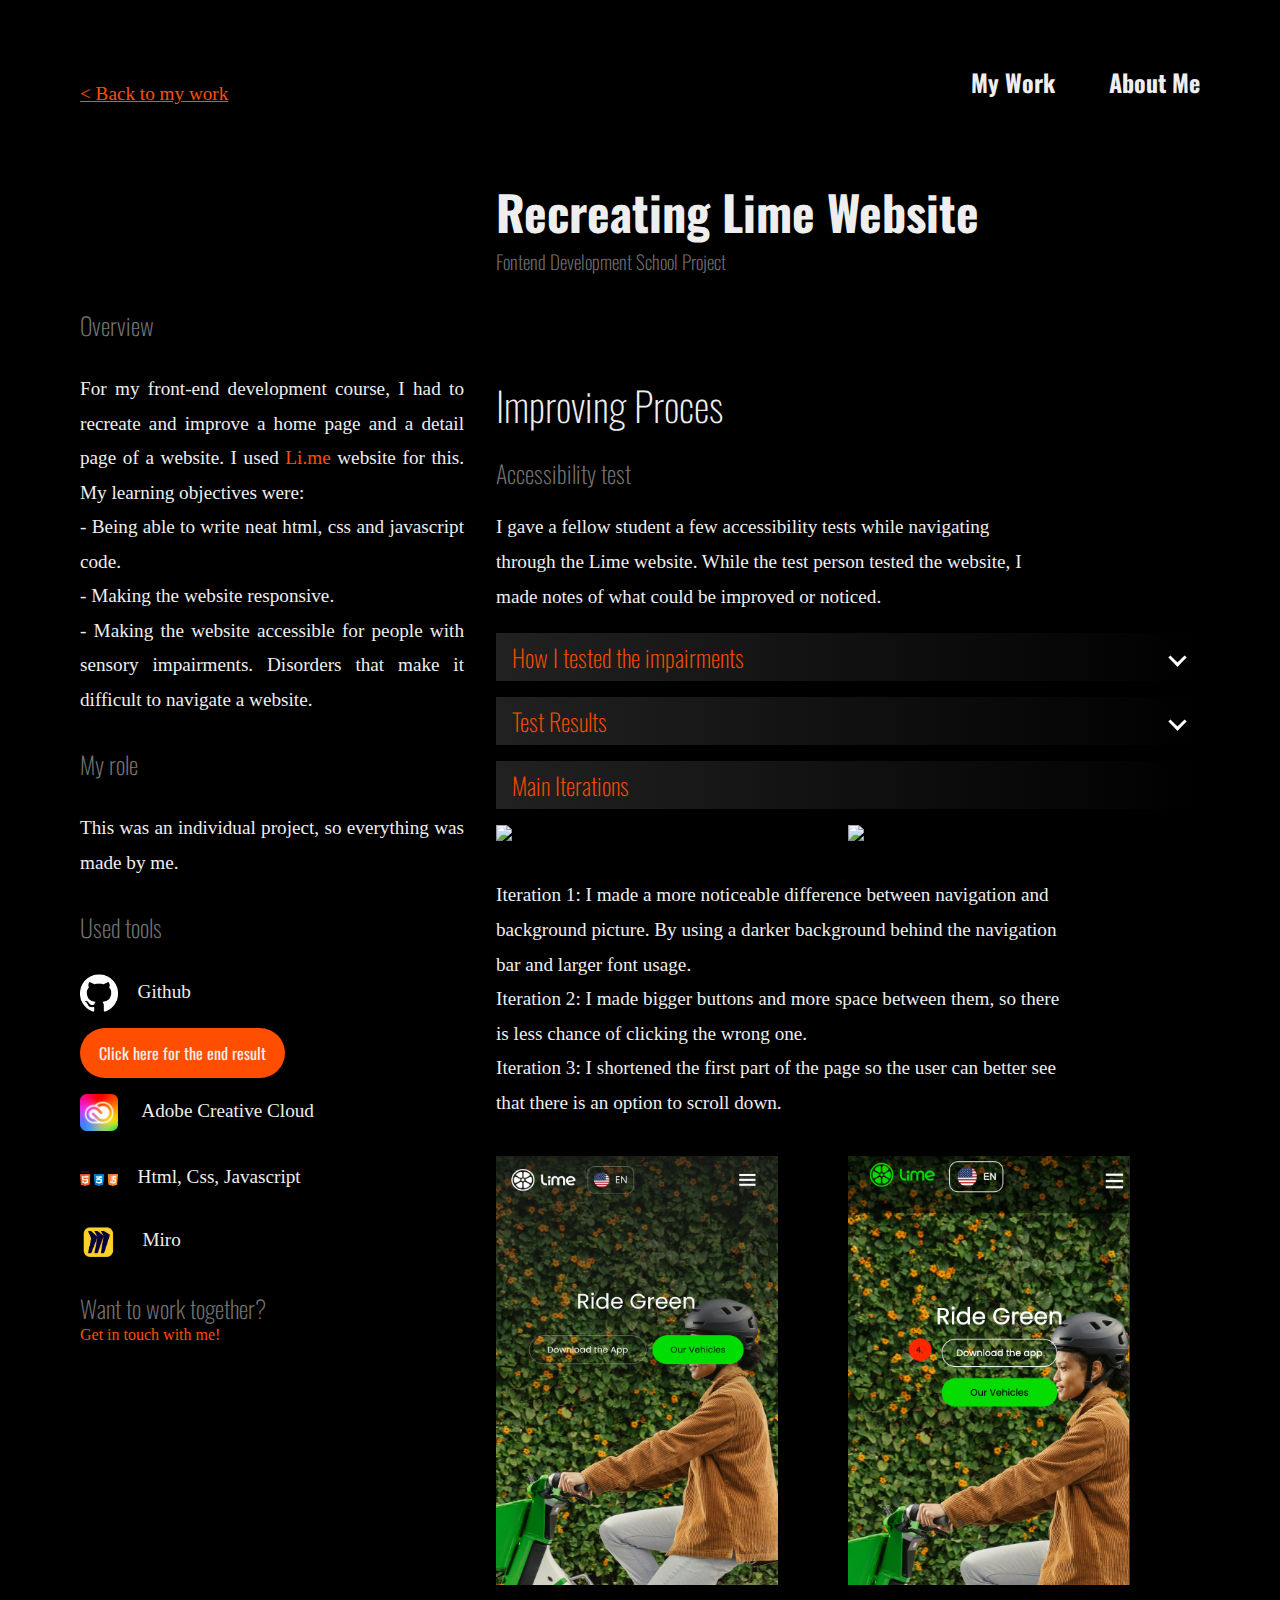
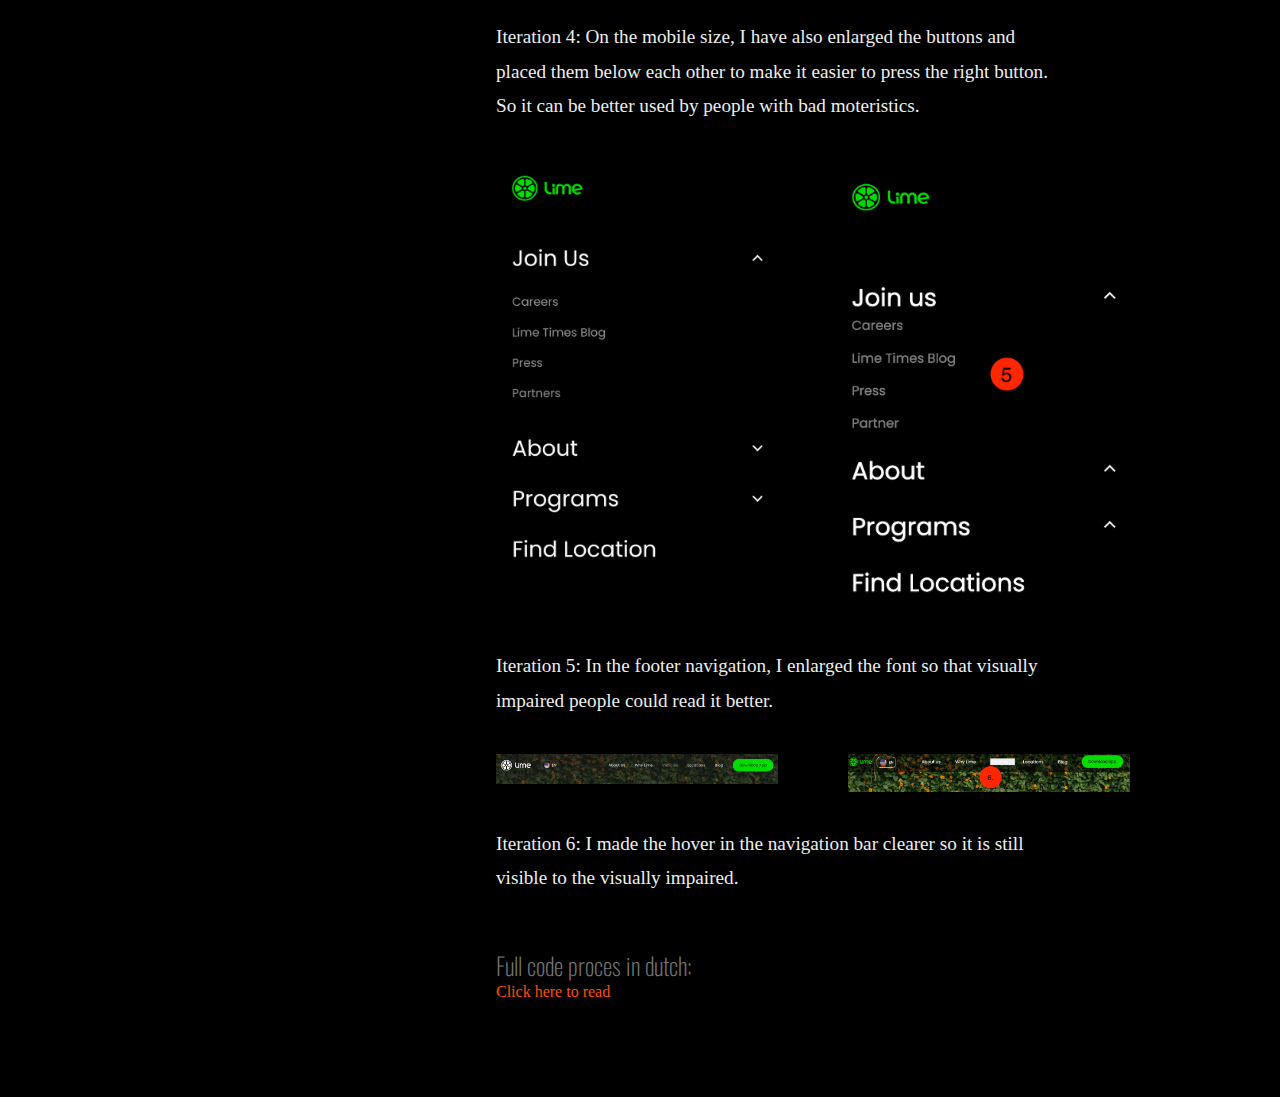
==== detailPage2.html @ a916abca "Add files via upload" ====
<!doctype html>
<html lang="NL">

<head>
    <meta charset="UTF-8">
    <meta name="author" content="Yente van der Aart">
    <meta name="viewport" content="width=device-width, initial-scale=1">

    <title>Yente van der Aart | Portfolio</title>

    <link rel="stylesheet" href="styles/detailpage2.css">
    <link rel="icon" type="image/svg+xml" href="images/WebLogo.png">

    <link rel="preconnect" href="https://fonts.googleapis.com"><link rel="preconnect" href="https://fonts.gstatic.com" crossorigin><link href="https://fonts.googleapis.com/css2?family=Caveat&family=Noto+Serif&family=Oswald:wght@200;600&display=swap" rel="stylesheet">
    <link rel="preconnect" href="https://fonts.googleapis.com"><link rel="preconnect" href="https://fonts.gstatic.com" crossorigin><link href="https://fonts.googleapis.com/css2?family=Noto+Serif&display=swap" rel="stylesheet">
</head>

<body>
    <header> 
      <nav>
        <a href="Werk.html"><p> < Back to my work</p></a>
         <a href="Werk.html"><h2>My Work</h2></a>
      <a href="Mij.html"><h2> About Me </h2></a>
     
      </nav>
    </header>
    <main>

      
    <!--   start of main > ul -->
     <ul>
      <h3> Recreating Lime Website </h3> 
      <h4> Fontend Development School Project</h4>
    <li>
        <h4>Overview</h4>
        <p>For my front-end development course, I had to recreate and improve a home page and a detail page of a website. I used <a href="https://www.li.me/">Li.me</a> website for this. 
            My learning objectives were: 
           <br> - Being able to write neat html, css and javascript code. 
           <br> - Making the website responsive.
           <br> - Making the website accessible for people with sensory impairments. Disorders that make it difficult to navigate a website.</p>
        
        <h4>My role</h4>
        <p> This was an individual project, so everything was made by me.</p>
         
        <h4>Used tools</h4>
        <p><img src="imagesTools/github-logo.png" alt="github logo">Github</p>
        <a href="yentevdaart.github.io/FED/">Click here for the end result</a>
        <p><img src="imagesTools/AdobeCreativeCloud.png" alt="Adobe creative logo"> Adobe Creative Cloud</p>
        <p><img src="imagesTools/HTML_CSS_JS.png" alt="html, css, javascript">Html, Css, Javascript</p>
        <p><img src="imagesTools/Miro.png" alt="Miro logo"> Miro</p>
       

        <h4>Want to work together?</h4>
        <a href = "mailto: yente@vanderaart.eu">Get in touch with me!</a>
    </li>

     
    <!--  end of column -->
    <li>
         <h3>Improving Proces</h3>
         <h4>Accessibility test</h4>
         <p>I gave a fellow student a few accessibility tests while navigating through the Lime website. While the test person tested the website, I made notes of what could be improved or noticed. </p>
    <!--    start of list| main > ul li:nth-of-type(2) > ul -->
         <ul>
    <!--      li  1st -->
    
         <li>
        <div> 
          <h4>How I tested the impairments</h4>
          <button class="arrow"></button>
        </div>
    
        <section> 
          <p>
          On the image below you can see how I mimicked the impairments for testing the accessibility from li.me 
          website. 
          </p>
          <img src="imagesWerk/detailPage2/sensory impairments testing .jpg" alt="test methods">
        </section>
         </li>
    <!--        li 2nd -->
         <li>
        <div> 
          <h4>Test Results</h4>
          <button class="arrow"></button>
        </div>
    
        <section> 
          <p>
            List of areas for improvement that emerged in the test:

           <br> - With many vision limitations, pieces of text on the website were too small to read.
            <br>- Some buttons were difficult to distinguish with the background.
           <br> - The hover colour is too small a change, to see the difference clearly.
            <br>- There is no darkmode on this website.
          </p>
        </section>
          </li>
    <!--      li  3dr -->
          <li>
        <div> 
          <h4>Main Iterations</h4>
        </div>

        <section> 
          <img src="imagesWerk/detailPage2/original1.png" alt="original web 1"> 
          <img src="imagesWerk/detailPage2/adjusted1.png" alt="iteration 1"> 
          <p> 
            Iteration 1: I made a more noticeable difference between navigation and background picture. 
            By using a darker background behind the navigation bar and larger font usage. 

           <br> Iteration 2: I made bigger buttons and more space between them, so there is less chance of 
            clicking the wrong one.

            <br>Iteration 3: I shortened the first part of the page so the user can better see that there is 
            an option to scroll down. 
          </p>
          <img src="imagesWerk/detailPage2/original2.png" alt="original web 2">
          <img src="imagesWerk/detailPage2/adjusted2.png" alt="iteration 2">
          <p>
            Iteration 4: On the mobile size, I have also enlarged the buttons and placed them below each 
            other to make it easier to press the right button. So it can be better used by people with 
            bad moteristics.</p>
          <img src="imagesWerk/detailPage2/original3.png" alt="original web 3">
          <img src="imagesWerk/detailPage2/adjusted3.png" alt="iteration 3">
          <p>
            Iteration 5:  In the footer navigation, I enlarged the font so that visually impaired people could 
            read it better. </p>
         
          <img src="imagesWerk/detailPage2/original4.png" alt="original web 4">
          <img src="imagesWerk/detailPage2/adjusted4.png" alt="iteration 4">

          <p>Iteration 6:  I made the hover in the navigation bar clearer so it is still visible to the visually impaired.  </p>
        
         </section>
          </li>
           <!--      li  4th -->
          <li>
            <h4>Full code proces in dutch:</h4> <a href="https://github.com/YentevdAart/FED/blob/main/README.md">Click here to read</a>
            </li> 
       </ul>
    <!--      end of list -->
    </li>
    <!--   end of main > ul  -->
    
    </main>
    
      
    <footer>
       
      
    </footer>
    <script defer src="scripts/DetailPage2Script.js"></script>
    </body>
---- styles/detailpage2.css ----
*, *::after, *::before {
    padding: 0;
    margin: 0;
    box-sizing:border-box;  
  }
  button, summary {
    cursor:pointer;
  }

/*********************/
/* CUSTOM PROPERTIES */
/*********************/
:root {
	--Noto-Serif:@import url('https://fonts.googleapis.com/css2?family=Noto+Serif&display=swap');
	--color-text:#eee;
}

  h1, h2, h3, h4{
      font-family: 'Oswald', Arial, Helvetica, sans-serif;
      color: #eee;
  }
  
  p{
      font-family:var(--Noto-Serif), serif;
      color: #eee;
      line-height: 1.8em;
      font-size: 1.2em;
  }
  
  body{
      width:100%;
      height:auto;
      background-color:#000;
      
    }
  
  header{

    margin:4em 5em 0;
  }
  
  header nav{
    width:100%;
    display:grid;
    grid-template-columns:7fr 1fr 1fr ;
    
  }
  header nav a:first-of-type{
    color: #FF4E00;
  }
  header nav a:nth-of-type(2){
text-decoration: none;
grid-column-start: 2;
grid-row-start: 1;
text-align: right;
  } 

header nav a:nth-of-type(3){
text-decoration: none;
grid-column-start: 3;
grid-row-start: 1;
text-align: right;

  }
  
  header nav a:nth-of-type(2){
    text-align: center;
  }
  header nav a:nth-of-type(3){
  text-align: right;}

  header nav a:first-of-type p{
    margin-top:0.7em;
    color:#FF4E00;
    
  }
  
  main{
      margin:4em 5em;
  }
  main ul > h3,
  main ul > h4{
    grid-column-start: 2;
  }

  main ul> h3{
    font-size:3em;
  }
  main ul>h4{
    font-size:1.2em;
    font-weight: 100;
    margin-bottom:1em;
    opacity: .5;
    
  }
  
  
  main ul {
  list-style:none;
  }
  
  main > ul{
    display:grid;
    grid-template-columns: 1fr 2fr;
    column-gap:2em;
  }
  
  /* main left column */
 
  main > ul li:first-of-type p{
    width:20em;
    margin:1.5em 0;
    text-align: justify;
  }
  main > ul li:first-of-type img{
    width: 2em;
    height: auto;
    margin-right: 1em ;
    vertical-align: middle;
  }
  main > ul li:nth-of-type(2) > ul:first-of-type li:nth-of-type(4){
    margin: 2em 0;
  }
  main > ul:first-of-type > li:first-of-type h4,
  main > ul:first-of-type li:nth-of-type(4) h4{
    font-size: 1.5em;
    font-weight: 100;
    opacity: .5;
    margin-top:.5em;
  }

main > ul li:first-of-type a, 
main > ul li:nth-of-type(2) > ul:first-of-type li:nth-of-type(4) a{
text-decoration: none;
color: #FF4E00;
  }
/* github web link */
main > ul li:first-of-type > a:first-of-type{
  font-family: 'Oswald', Arial, Helvetica, sans-serif;
  color: #eee;
  padding:0.8em 1.2em;
  background-color: #FF4E00;
  border-radius: 50px;
  text-align: center;
  
  }
/* right column */
  main ul li:nth-of-type(2) h3{
    font-size:2.5em;
    margin: 2em 0 .5em 0;
    font-weight: 100;
  }
  main > ul li:nth-of-type(2) > h4{
    font-size: 1.5em;
    font-weight: 100;
    opacity: .5;
  }
  main > ul li:nth-of-type(2) > p{
    width: 78%;
    margin: 1em 0;
    justify-content: left;
  }

  
/* accesability test */

  main > ul li:nth-of-type(2) > ul{
    margin-top:1em;
  }
 /*hide van lijst*/
main > ul li:nth-of-type(2)> ul:first-of-type li section {
  display: none;
  }
  main > ul li:nth-of-type(2)> ul:first-of-type li section.show{
  display: list-item;
  }

main > ul li:nth-of-type(2)> ul:first-of-type li:nth-of-type(3) section{
display: grid;
grid-template-columns: 1fr 1fr;
  
  
  }
  main > ul li:nth-of-type(2) > ul:first-of-type li:first-of-type section img,
  main > ul li:nth-of-type(2) > ul:first-of-type li:nth-of-type(3) section img{
    margin: 1em 0;
    width: 80%;
  }
  main > ul li:nth-of-type(2) > ul li section p{
    margin: 1em 0;
    width:80%;
  
    }
  main > ul li:nth-of-type(2) > ul:first-of-type li:nth-of-type(3) p{
    grid-column-start:1 ;
    grid-column-end: 3;
  }
 
 
/* container van elk list item van elke ontwerpfase */
  main > ul li:nth-of-type(2) > ul li{
    margin: 1em 0 1em 0;
  }
 
/* button styling */
main > ul li:nth-of-type(2) > ul li div h4{
    font-size: 1.5em;
    font-weight: 100;
    color: #FF4E00;
    opacity: 1;
    text-align: center;
    }

    main > ul li:nth-of-type(2) > ul li div {
      display:flex;
      align-items:center;
      justify-content:space-between;
      background: linear-gradient(90deg, #212121 0%, transparent 100%);
      padding: 0 1em;
      height: 3em;
    }

 /* button pijl*/
.arrow{
  border: solid white;
  border-width: 0 3px 3px 0;
  display: inline-block;
  padding: 5px;
  background-color:transparent;
  transform: rotate(45deg);
 }
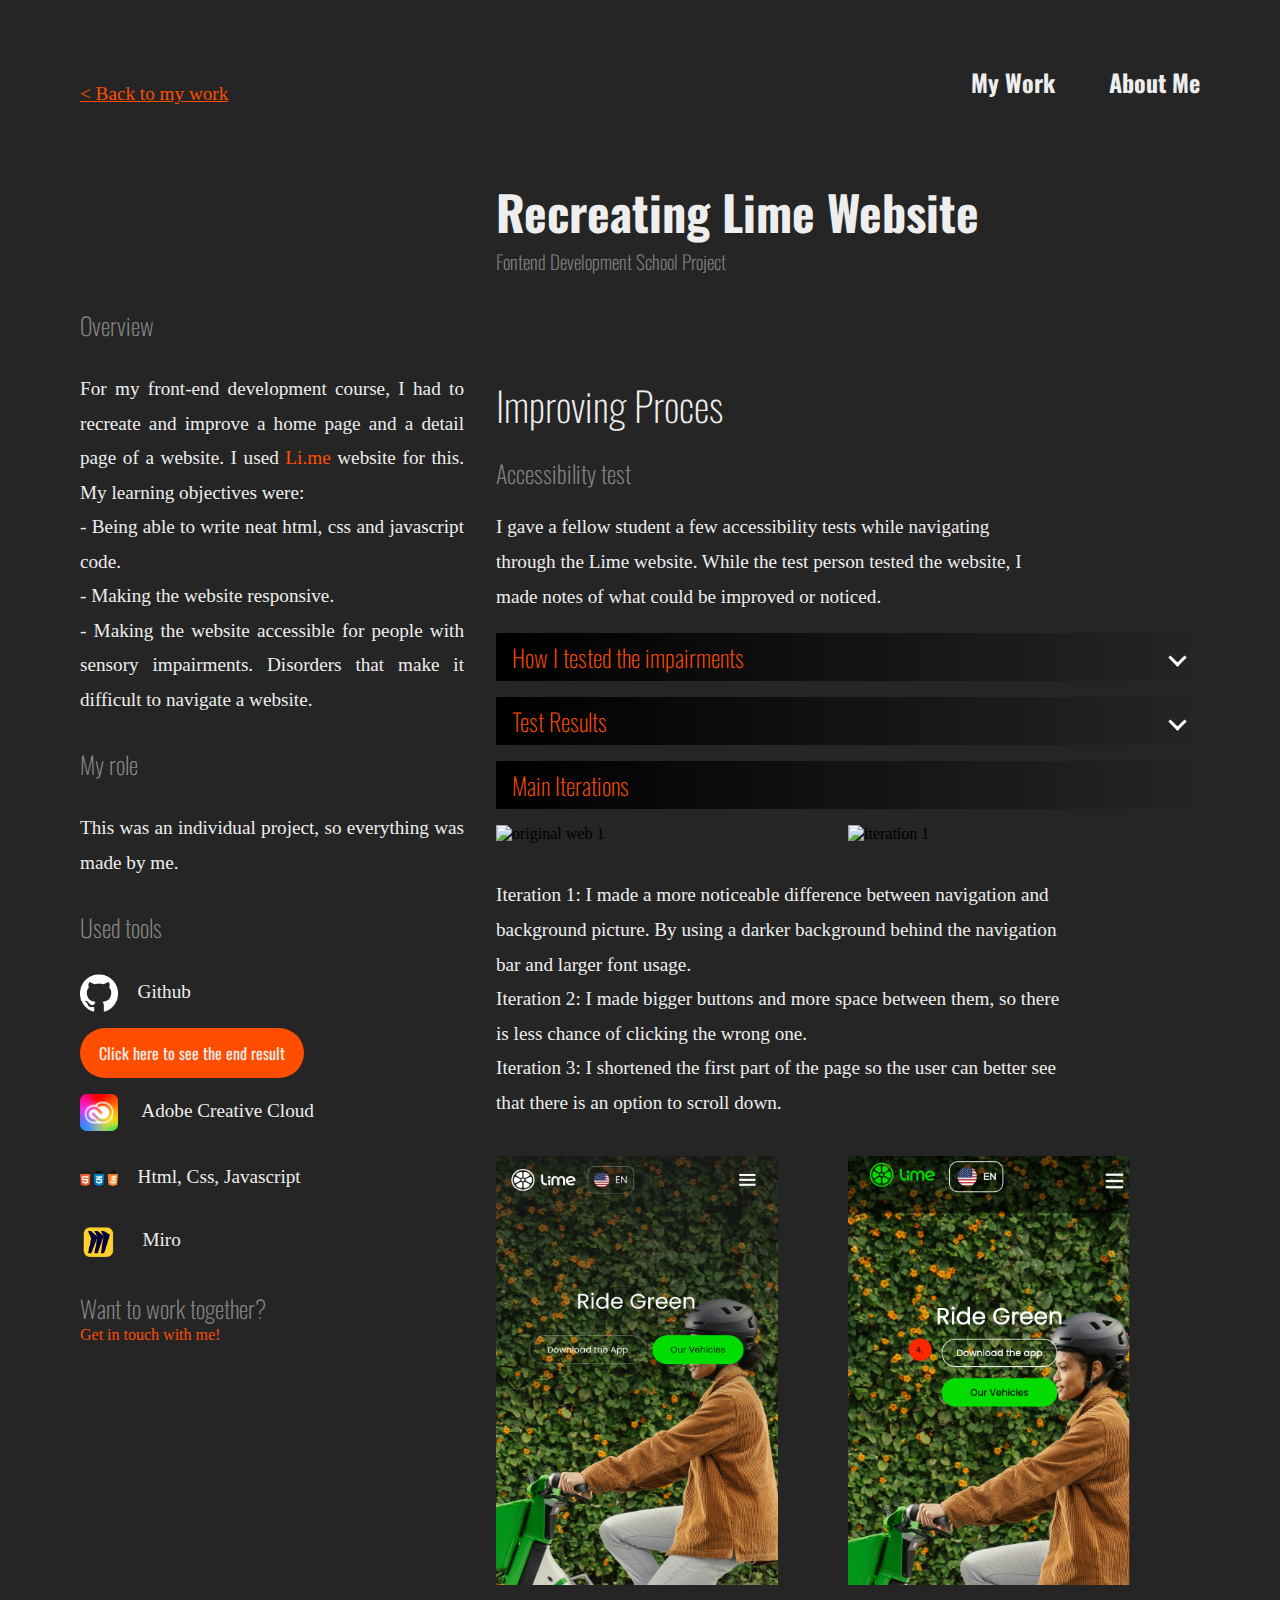
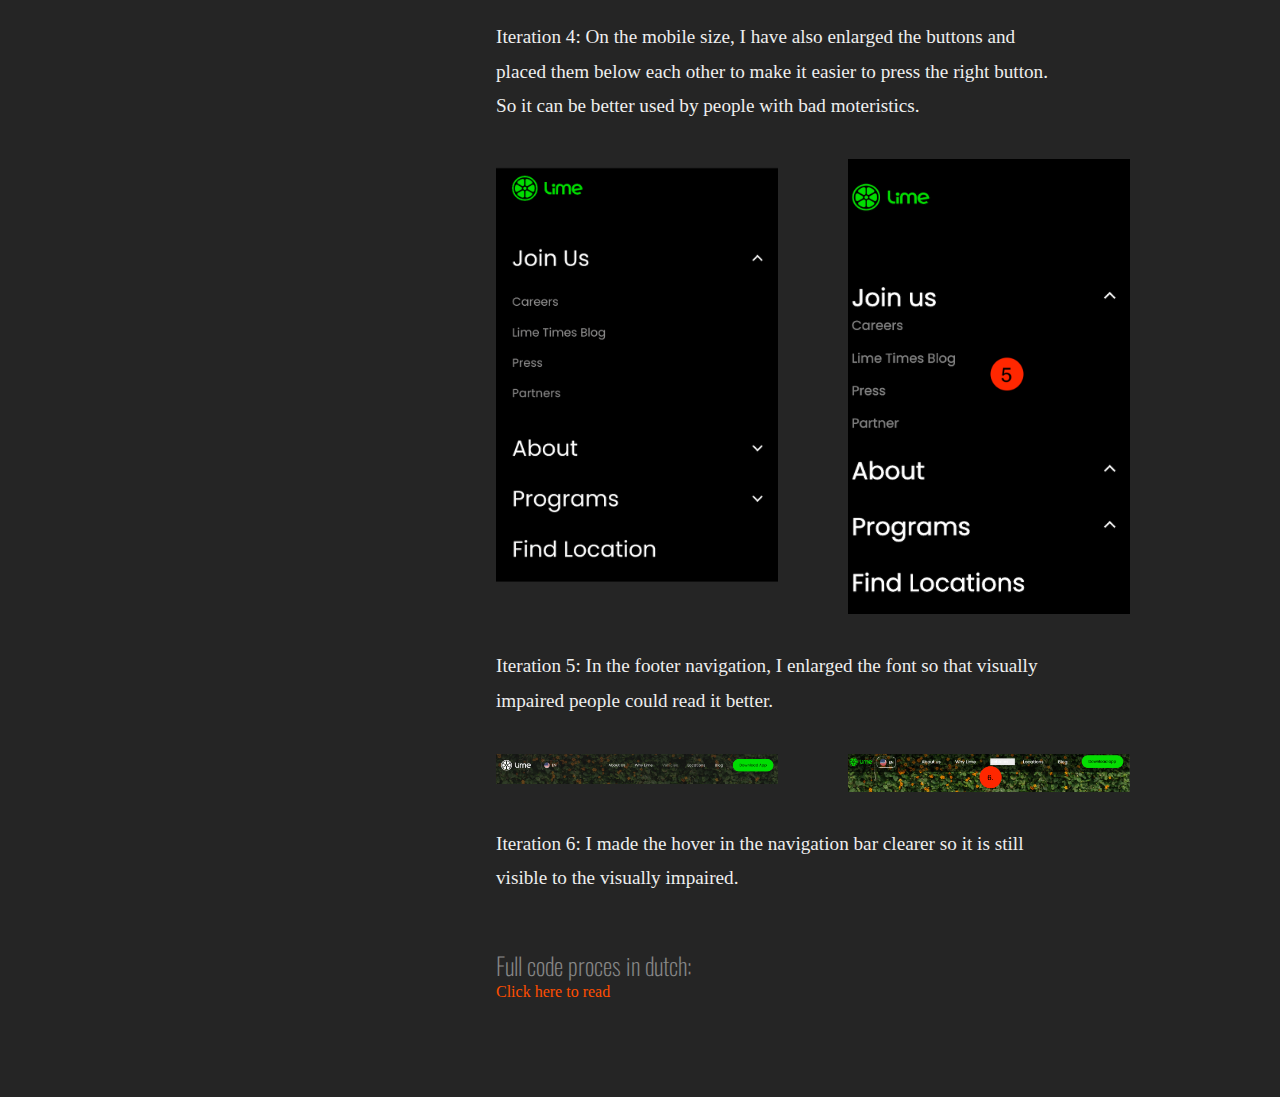
==== commit 110e7208: "Add files via upload" ====
--- a/detailPage2.html
+++ b/detailPage2.html
@@ -44,7 +44,7 @@
          
         <h4>Used tools</h4>
         <p><img src="imagesTools/github-logo.png" alt="github logo">Github</p>
-        <a href="yentevdaart.github.io/FED/">Click here for the end result</a>
+        <a href="https://youtu.be/hgqyiDzHI2s">Click here to see the end result</a>
         <p><img src="imagesTools/AdobeCreativeCloud.png" alt="Adobe creative logo"> Adobe Creative Cloud</p>
         <p><img src="imagesTools/HTML_CSS_JS.png" alt="html, css, javascript">Html, Css, Javascript</p>
         <p><img src="imagesTools/Miro.png" alt="Miro logo"> Miro</p>
--- a/styles/detailpage2.css
+++ b/styles/detailpage2.css
@@ -30,7 +30,7 @@
   body{
       width:100%;
       height:auto;
-      background-color:#000;
+      background-color:#252525;
       
     }
   
@@ -215,7 +215,7 @@
       display:flex;
       align-items:center;
       justify-content:space-between;
-      background: linear-gradient(90deg, #212121 0%, transparent 100%);
+      background: linear-gradient(90deg, #000 0%, transparent 100%);
       padding: 0 1em;
       height: 3em;
     }
